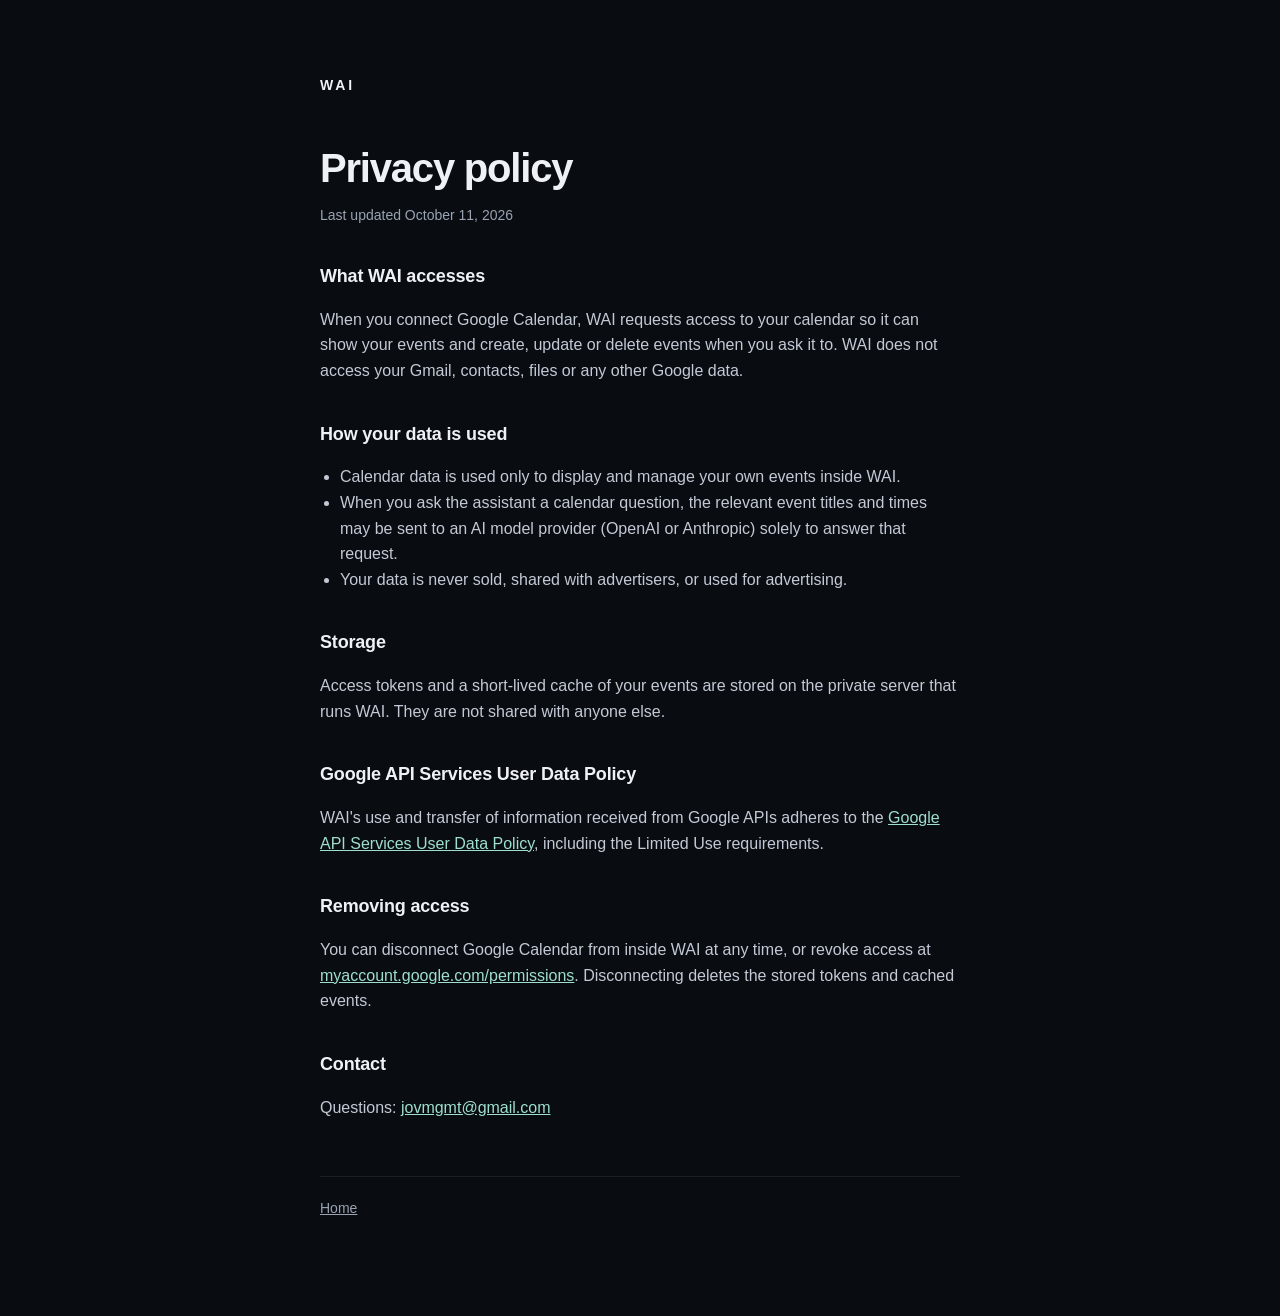
==== privacy.html @ 389b9091 "WAI site" ====
<!doctype html>
<html lang="en">
<head>
<meta charset="utf-8"><meta name="viewport" content="width=device-width,initial-scale=1">
<title>Privacy policy · WAI</title>
<link rel="stylesheet" href="style.css">
</head>
<body>
<main>
  <a class="mark" href="./">WAI</a>
  <h1>Privacy policy</h1>
  <p class="mute">Last updated October 11, 2026</p>

  <h2>What WAI accesses</h2>
  <p>When you connect Google Calendar, WAI requests access to your calendar so it can show your events and create, update or delete events when you ask it to. WAI does not access your Gmail, contacts, files or any other Google data.</p>

  <h2>How your data is used</h2>
  <ul>
    <li>Calendar data is used only to display and manage your own events inside WAI.</li>
    <li>When you ask the assistant a calendar question, the relevant event titles and times may be sent to an AI model provider (OpenAI or Anthropic) solely to answer that request.</li>
    <li>Your data is never sold, shared with advertisers, or used for advertising.</li>
  </ul>

  <h2>Storage</h2>
  <p>Access tokens and a short-lived cache of your events are stored on the private server that runs WAI. They are not shared with anyone else.</p>

  <h2>Google API Services User Data Policy</h2>
  <p>WAI's use and transfer of information received from Google APIs adheres to the <a href="https://developers.google.com/terms/api-services-user-data-policy">Google API Services User Data Policy</a>, including the Limited Use requirements.</p>

  <h2>Removing access</h2>
  <p>You can disconnect Google Calendar from inside WAI at any time, or revoke access at <a href="https://myaccount.google.com/permissions">myaccount.google.com/permissions</a>. Disconnecting deletes the stored tokens and cached events.</p>

  <h2>Contact</h2>
  <p>Questions: <a href="mailto:jovmgmt@gmail.com">jovmgmt@gmail.com</a></p>

  <footer>
    <a href="./">Home</a>
  </footer>
</main>
</body>
</html>
---- style.css ----
:root{--bg:#090c11;--fg:#eef1f5;--mute:#9aa3b2;--lume:#9edfd0;--edge:rgba(255,255,255,.08)}
*{box-sizing:border-box}html{background:var(--bg)}
body{margin:0;background:var(--bg);color:var(--fg);font:16px/1.6 -apple-system,BlinkMacSystemFont,"Segoe UI",Inter,sans-serif;-webkit-font-smoothing:antialiased}
main{max-width:680px;margin:0 auto;padding:72px 20px 96px}
.mark{font-weight:700;letter-spacing:.2em;font-size:14px;color:var(--fg);text-decoration:none}
h1{font-size:40px;line-height:1.1;letter-spacing:-.03em;margin:48px 0 12px}
h2{font-size:18px;margin:36px 0 8px;letter-spacing:-.01em}
p,li{color:#c3cad5}.mute{color:var(--mute);font-size:14px}
a{color:var(--lume)}ul{padding-left:20px}
footer{margin-top:56px;padding-top:20px;border-top:1px solid var(--edge);font-size:14px;color:var(--mute)}
footer a{color:var(--mute);margin-right:16px}
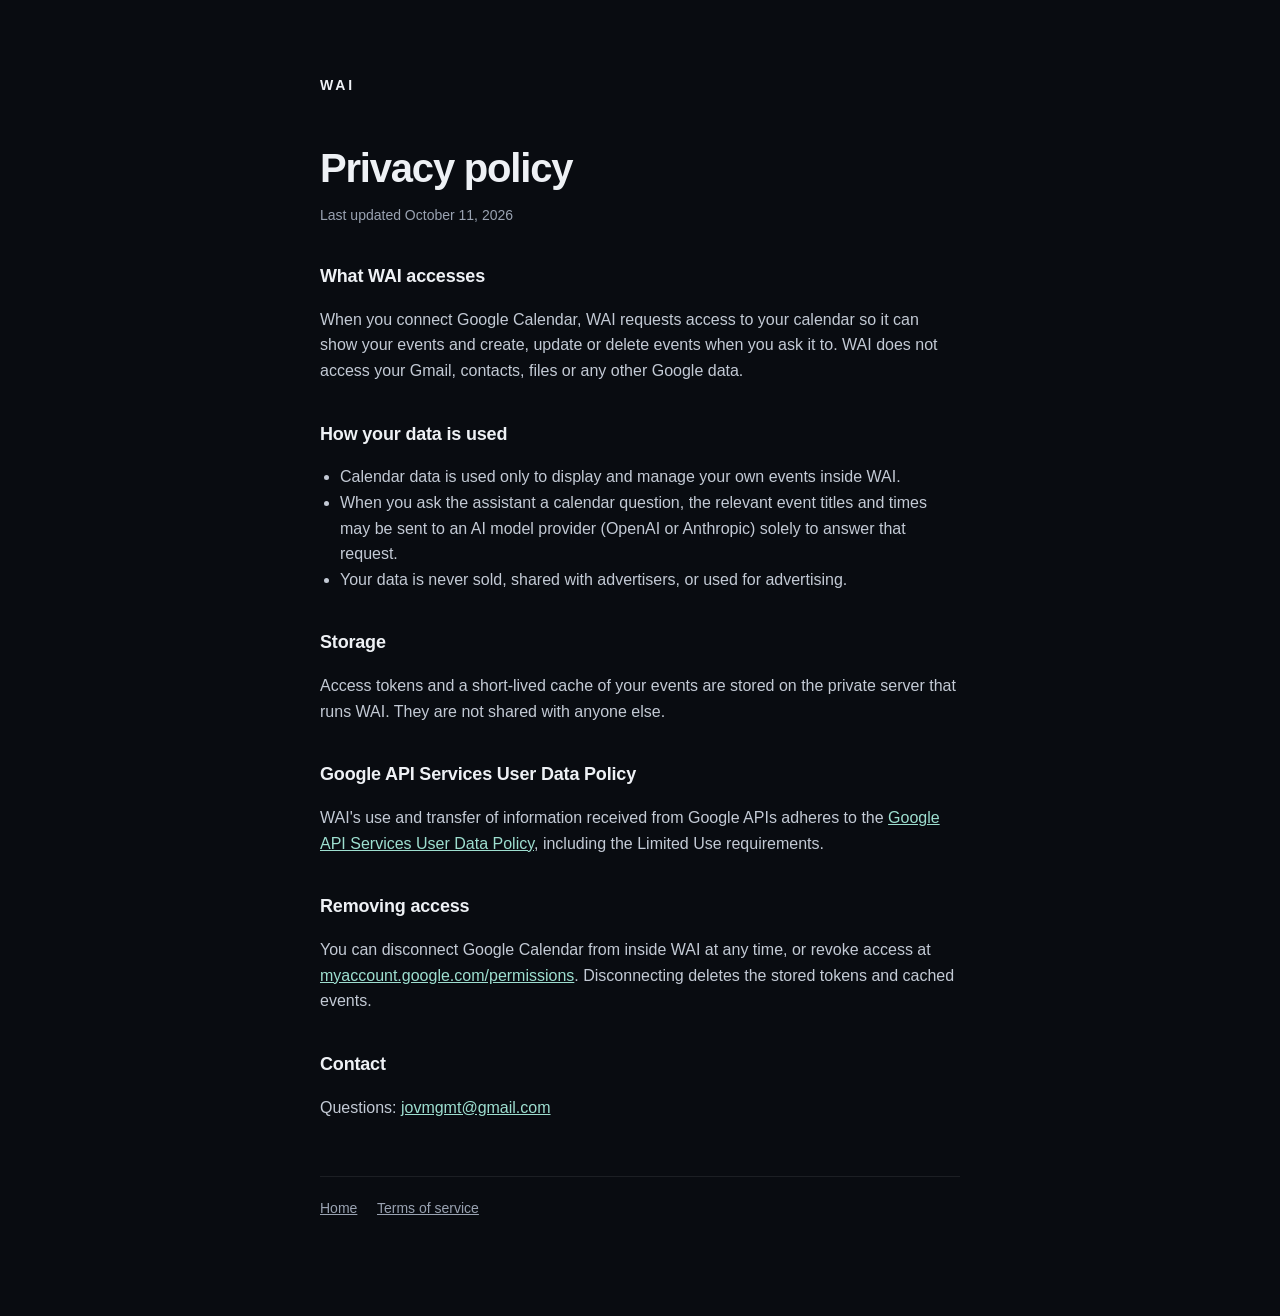
==== commit ce333281: "Terms of service" ====
--- a/privacy.html
+++ b/privacy.html
@@ -35,6 +35,7 @@
 
   <footer>
     <a href="./">Home</a>
+    <a href="terms.html">Terms of service</a>
   </footer>
 </main>
 </body>
